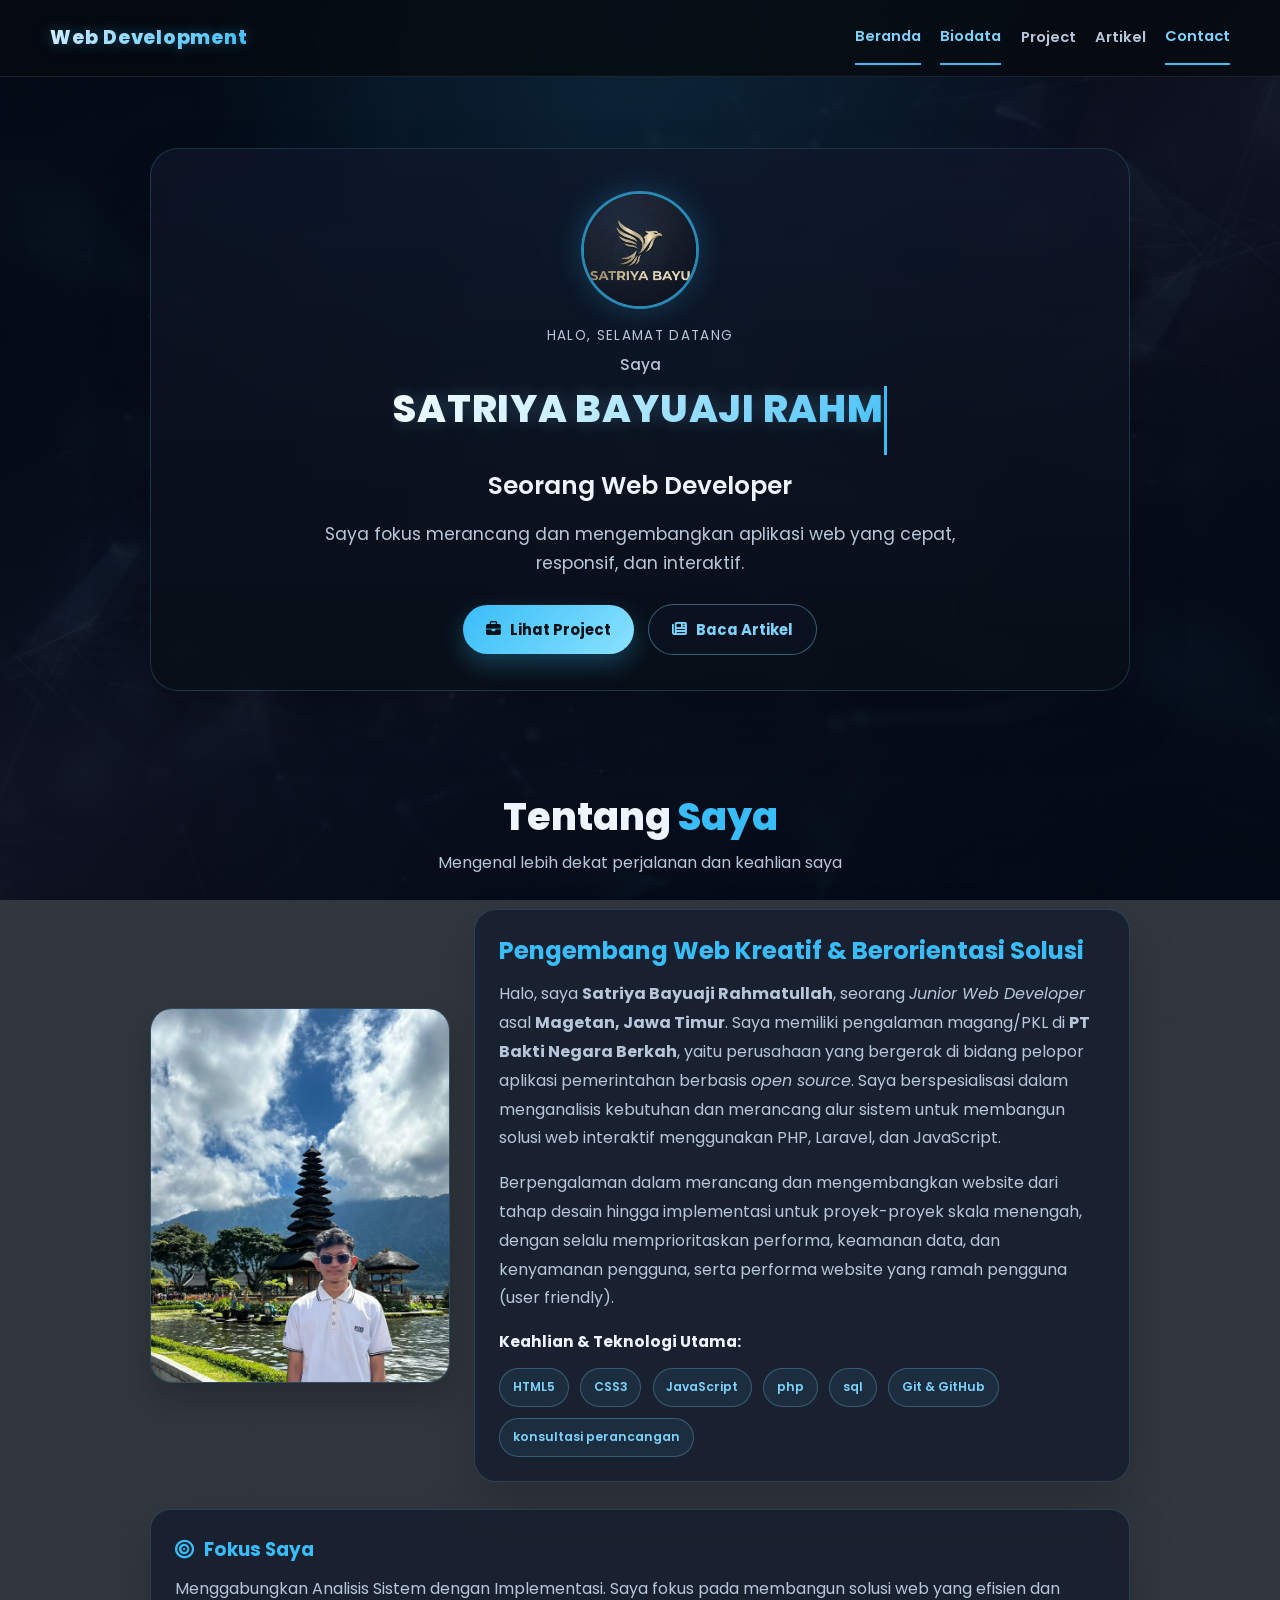
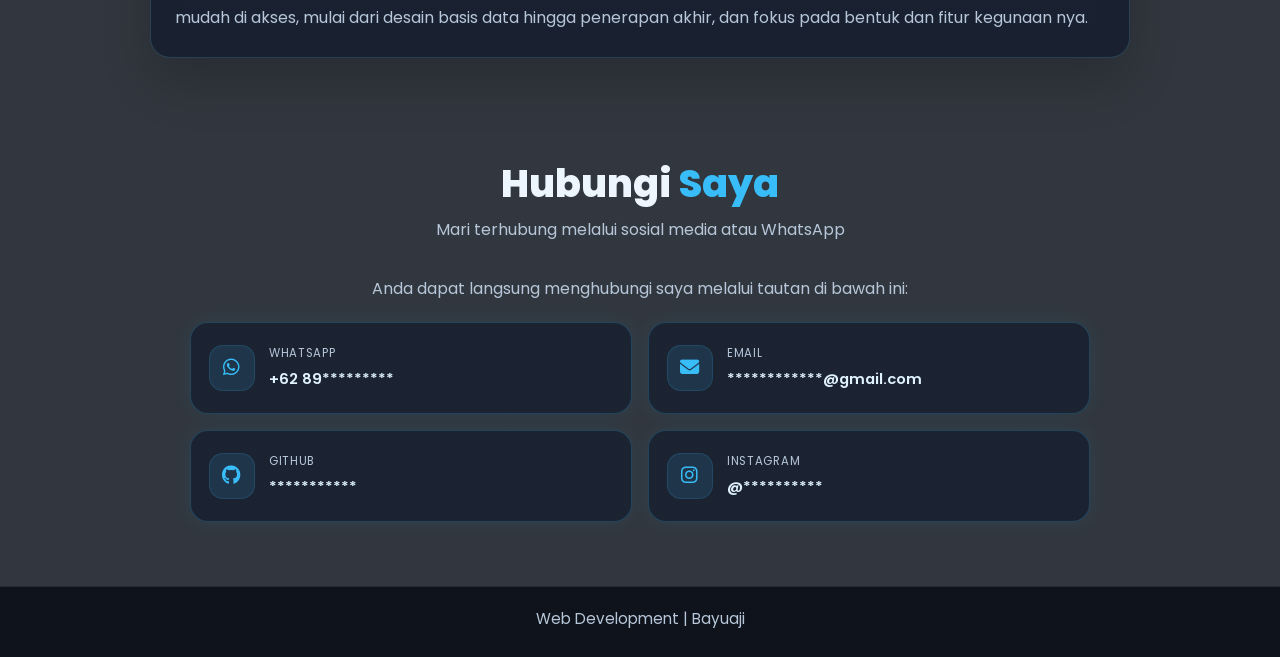
==== index.html @ 33fc1b9b "portofolio web developer" ====
<!DOCTYPE html>
<html lang="id">

<head>
    <meta charset="UTF-8">
    <meta name="viewport" content="width=device-width, initial-scale=1.0">
    <title>Beranda - Satriya Bayuaji Rahmatullah</title>
    <link href="https://fonts.googleapis.com/css2?family=Poppins:wght@300;400;500;600;700;800&display=swap" rel="stylesheet">
    <link rel="stylesheet" href="https://cdnjs.cloudflare.com/ajax/libs/font-awesome/6.4.0/css/all.min.css">
    <link rel="stylesheet" href="style.css">
</head>

<body>
    <header class="topbar">
        <div class="nav-shell container">
            <div class="logo" aria-label="Logo Web Developer">
                <span id="logo-text" class="logo-animated-text">Web Developer</span>
            </div>

            <nav>
                <ul class="nav-list" id="nav-menu">
                    <li><a href="index.html">Beranda</a></li>
                    <li><a href="index.html#about">Biodata</a></li>
                    <li><a href="projects.html">Project</a></li>
                    <li><a href="articles.html">Artikel</a></li>
                    <li><a href="index.html#contact">Contact</a></li>
                </ul>
            </nav>

            <button class="menu-toggle" id="mobile-menu" type="button" aria-label="Buka menu navigasi" aria-expanded="false">
                <i class="fa-solid fa-bars"></i>
            </button>
        </div>
    </header>

    <div id="ajax-wrapper">
        <main class="page-shell">
            <section class="hero section">
                <div class="hero-panel glass-panel">
                    <div class="brand-mark">
                        <img src="logo cek.jpeg" alt="Logo Saya">
                    </div>

                    <p class="eyebrow">Halo, Selamat Datang</p>
                    <p class="intro-label">Saya</p>

                    <h1 class="hero-name-wrap">
                        <span class="typing-name" data-text="SATRIYA BAYUAJI RAHMATULLAH">SATRIYA BAYUAJI RAHMATULLAH</span>
                    </h1>

                    <h2 class="hero-role">Seorang Web Developer</h2>
                    <p class="hero-copy">
                        Saya fokus merancang dan mengembangkan aplikasi web yang cepat, responsif, dan interaktif.
                    </p>

                    <div class="btn-group">
                        <a href="projects.html" class="btn primary"><i class="fa-solid fa-briefcase"></i> Lihat Project</a>
                        <a href="articles.html" class="btn secondary"><i class="fa-solid fa-newspaper"></i> Baca Artikel</a>
                    </div>
                </div>
            </section>

            <section id="about" class="section about-section">
                <h2 class="section-title">Tentang <span>Saya</span></h2>
                <p class="section-subtitle">Mengenal lebih dekat perjalanan dan keahlian saya</p>

                <div class="about-layout">
                    <div class="profile-frame glass-panel">
                        <img src="profil.jpeg" alt="Foto Profil Saya">
                    </div>

                    <div class="glass-panel about-copy">
                        <h3>Pengembang Web Kreatif &amp; Berorientasi Solusi</h3>
                        <p>
                            Halo, saya <strong>Satriya Bayuaji Rahmatullah</strong>, seorang <em>Junior Web Developer</em>
                            asal <strong>Magetan, Jawa Timur</strong>. Saya memiliki pengalaman magang/PKL di <strong>PT Bakti Negara Berkah</strong>,
                            yaitu perusahaan yang bergerak di bidang pelopor aplikasi pemerintahan berbasis <em>open source</em>.
                            Saya berspesialisasi dalam menganalisis kebutuhan dan merancang alur sistem untuk membangun solusi web interaktif
                            menggunakan PHP, Laravel, dan JavaScript.
                        </p>
                        <p>
                            Berpengalaman dalam merancang dan mengembangkan website dari tahap desain hingga implementasi untuk proyek-proyek skala
                            menengah, dengan selalu memprioritaskan performa, keamanan data, dan kenyamanan pengguna, serta performa website yang
                            ramah pengguna (user friendly).
                        </p>

                        <h4>Keahlian &amp; Teknologi Utama:</h4>
                        <div class="skill-tags">
                            <span>HTML5</span>
                            <span>CSS3</span>
                            <span>JavaScript</span>
                            <span>php</span>
                            <span>sql</span>
                            <span>Git &amp; GitHub</span>
                            <span>konsultasi perancangan</span>
                        </div>
                    </div>
                </div>

                <div class="focus-card glass-panel">
                    <h3><i class="fa-solid fa-bullseye"></i> Fokus Saya</h3>
                    <p>
                        Menggabungkan Analisis Sistem dengan Implementasi. Saya fokus pada membangun solusi web yang efisien dan mudah di akses,
                        mulai dari desain basis data hingga penerapan akhir, dan fokus pada bentuk dan fitur kegunaan nya.
                    </p>
                </div>
            </section>

            <section id="contact" class="section contact-section">
                <h2 class="section-title">Hubungi <span>Saya</span></h2>
                <p class="section-subtitle">Mari terhubung melalui sosial media atau WhatsApp</p>

                <div class="contact-panel">
                    <p>Anda dapat langsung menghubungi saya melalui tautan di bawah ini:</p>

                    <div class="contact-list">
                        <a href="https://api.whatsapp.com/send/?phone=6289696300447&text&type=phone_number&app_absent=0" target="_blank" rel="noopener noreferrer" class="contact-card">
                            <i class="fa-brands fa-whatsapp"></i>
                            <div class="contact-info">
                                <span>WhatsApp</span>
                                <strong>+62 89*********</strong>
                            </div>
                        </a>

                        <a href="https://mail.google.com/mail/?view=cm&fs=1&to=satriyabayuaji09@gmail.com" target="_blank" rel="noopener noreferrer" class="contact-card">
                            <i class="fa-solid fa-envelope"></i>
                            <div class="contact-info">
                                <span>Email</span>
                                <strong>************@gmail.com</strong>
                            </div>
                        </a>

                        <a href="https://github.com/hackerskadama" target="_blank" rel="noopener noreferrer" class="contact-card">
                            <i class="fa-brands fa-github"></i>
                            <div class="contact-info">
                                <span>GitHub</span>
                                <strong>***********</strong>
                            </div>
                        </a>

                        <a href="https://instagram.com/bayuaji.project" target="_blank" rel="noopener noreferrer" class="contact-card">
                            <i class="fa-brands fa-instagram"></i>
                            <div class="contact-info">
                                <span>Instagram</span>
                                <strong>@**********</strong>
                            </div>
                        </a>
                    </div>
                </div>
            </section>
        </main>
    </div>

    <footer>
        <p>Web Development | Bayuaji</p>
    </footer>

    <script src="script.js" defer></script>
</body>

</html>
---- style.css ----
:root {
    --bg-dark: #030b14;
    --bg-deep: rgba(8, 14, 22, 0.93);
    --panel: rgba(15, 23, 42, 0.72);
    --panel-strong: rgba(15, 23, 42, 0.9);
    --primary: #38bdf8;
    --primary-strong: #7dd3fc;
    --text: #edf6ff;
    --text-muted: #b7c7d9;
    --line: rgba(125, 211, 252, 0.25);
    --shadow: rgba(0, 0, 0, 0.38);
    --success: #25d366;
    --email: #ea4335;
    --insta: #e1306c;
    --container: min(1180px, calc(100% - 28px));
}

* {
    box-sizing: border-box;
    margin: 0;
    padding: 0;
    font-family: 'Poppins', sans-serif;
}

html {
    scroll-behavior: smooth;
}

body {
    background: linear-gradient(rgba(4, 11, 20, 0.82), rgba(4, 11, 20, 0.82)), url('backgroud.jpg') center/cover fixed no-repeat;
    color: var(--text);
    line-height: 1.7;
    overflow-x: hidden;
}

body::before {
    content: '';
    position: fixed;
    inset: 0;
    pointer-events: none;
    background: radial-gradient(circle at top, rgba(56, 189, 248, 0.15), transparent 42%);
}

img {
    display: block;
    max-width: 100%;
}

button,
a {
    font: inherit;
}

a {
    color: inherit;
    text-decoration: none;
}

.container {
    width: var(--container);
    margin: 0 auto;
}

.page-shell {
    width: var(--container);
    margin: 0 auto;
    padding-top: 108px;
    opacity: 1;
    transition: opacity 0.28s ease, transform 0.28s ease;
}

.page-shell.page-fading {
    opacity: 0;
    transform: translateY(10px);
}

.page-shell.is-loading {
    opacity: 0.7;
}

section.section {
    padding: 2.5rem 0 4rem;
}

.section,
.project-folder,
.article-card,
.contact-card,
.focus-card,
.about-copy,
.profile-frame {
    opacity: 0;
    transform: translateY(22px);
    transition: opacity 0.65s ease, transform 0.65s ease, box-shadow 0.25s ease;
}

.section.is-visible,
.project-folder.is-visible,
.article-card.is-visible,
.contact-card.is-visible,
.focus-card.is-visible,
.about-copy.is-visible,
.profile-frame.is-visible {
    opacity: 1;
    transform: translateY(0);
}

.glass-panel {
    background: rgba(15, 23, 42, 0.66);
    border: 1px solid rgba(125, 211, 252, 0.18);
    box-shadow: 0 24px 50px rgba(0, 0, 0, 0.18);
    backdrop-filter: blur(12px);
    -webkit-backdrop-filter: blur(12px);
}

.topbar {
    position: fixed;
    inset: 0 0 auto 0;
    z-index: 1000;
    background: rgba(7, 11, 17, 0.84);
    backdrop-filter: blur(14px);
    -webkit-backdrop-filter: blur(14px);
    border-bottom: 1px solid rgba(148, 163, 184, 0.15);
}

.nav-shell {
    display: flex;
    align-items: center;
    justify-content: space-between;
    gap: 1.2rem;
    min-height: 76px;
}

.logo {
    display: flex;
    align-items: center;
    min-width: 0;
}

.logo-animated-text {
    display: inline-block;
    font-size: clamp(1.02rem, 1.5vw, 1.7rem);
    font-weight: 800;
    letter-spacing: 0.04em;
    text-shadow: 0 0 14px rgba(56, 189, 248, 0.34);
    background: linear-gradient(135deg, #eff6ff 0%, var(--primary) 100%);
    -webkit-background-clip: text;
    background-clip: text;
    color: transparent;
    white-space: nowrap;
    animation: logoGlow 2.3s ease-in-out infinite alternate;
}

.nav-list {
    list-style: none;
    display: flex;
    align-items: center;
    gap: 1.2rem;
}

.nav-list a {
    position: relative;
    display: inline-flex;
    align-items: center;
    justify-content: center;
    min-height: 42px;
    color: var(--text-muted);
    font-size: 0.92rem;
    font-weight: 600;
    transition: color 0.2s ease, transform 0.2s ease;
}

.nav-list a::after {
    content: '';
    position: absolute;
    left: 0;
    bottom: -0.45rem;
    width: 100%;
    height: 2px;
    background: var(--primary);
    transform: scaleX(0);
    transform-origin: center;
    transition: transform 0.2s ease;
}

.nav-list a:hover,
.nav-list a.active {
    color: var(--primary-strong);
    transform: translateY(-1px);
}

.nav-list a:hover::after,
.nav-list a.active::after {
    transform: scaleX(1);
}

.menu-toggle {
    display: none;
    align-items: center;
    justify-content: center;
    width: 46px;
    height: 46px;
    border: 1px solid rgba(125, 211, 252, 0.35);
    background: rgba(15, 23, 42, 0.7);
    border-radius: 12px;
    color: var(--text);
    cursor: pointer;
    transition: border-color 0.2s ease, transform 0.2s ease;
}

.menu-toggle:hover {
    border-color: rgba(125, 211, 252, 0.65);
    transform: translateY(-1px);
}

.hero {
    padding-top: 2.2rem;
}

.hero-panel {
    max-width: 980px;
    margin: 0 auto;
    padding: 2.6rem 1.3rem 2.2rem;
    border-radius: 28px;
    text-align: center;
    background: linear-gradient(180deg, rgba(15, 23, 42, 0.72), rgba(8, 14, 22, 0.82));
    box-shadow: 0 28px 56px rgba(0, 0, 0, 0.22);
    animation: contentFade 0.5s ease-out;
}

.brand-mark {
    width: 118px;
    height: 118px;
    margin: 0 auto 1rem;
    border-radius: 50%;
    overflow: hidden;
    border: 3px solid rgba(56, 189, 248, 0.7);
    box-shadow: 0 0 30px rgba(56, 189, 248, 0.24);
    background: rgba(9, 14, 21, 0.8);
}

.brand-mark img {
    width: 100%;
    height: 100%;
    object-fit: cover;
}

.eyebrow,
.intro-label,
.hero-role {
    margin: 0;
}

.eyebrow {
    margin-bottom: 0.3rem;
    color: var(--text-muted);
    font-size: 0.84rem;
    letter-spacing: 0.1em;
    text-transform: uppercase;
}

.intro-label {
    color: var(--text-muted);
    font-size: 0.96rem;
    font-weight: 500;
}

.hero-name-wrap {
    margin: 0.5rem 0 0.6rem;
}

.typing-name {
    display: inline-block;
    min-height: 1.8em;
    max-width: 100%;
    border-right: 3px solid var(--primary);
    white-space: normal;
    overflow: hidden;
    vertical-align: middle;
    background: linear-gradient(130deg, #ffffff 0%, #dff7ff 30%, var(--primary) 100%);
    -webkit-background-clip: text;
    background-clip: text;
    color: transparent;
    font-weight: 800;
    font-size: clamp(1.7rem, 3vw, 2.9rem);
    line-height: 1.2;
    letter-spacing: 0.02em;
    text-shadow: 0 0 18px rgba(125, 211, 252, 0.24);
    animation: caretBlink 0.8s step-end infinite;
}

@keyframes caretBlink {
    0%, 49% {
        border-color: var(--primary);
    }
    50%, 100% {
        border-color: transparent;
    }
}

.hero-role {
    font-size: clamp(1.05rem, 2vw, 1.55rem);
    font-weight: 600;
    color: var(--text);
    margin-bottom: 0.8rem;
}

.hero-copy {
    max-width: 650px;
    margin: 0 auto;
    color: var(--text-muted);
    font-size: clamp(0.92rem, 1.8vw, 1.08rem);
}

.btn-group {
    margin-top: 1.6rem;
    display: flex;
    align-items: center;
    justify-content: center;
    flex-wrap: wrap;
    gap: 0.9rem;
}

.btn {
    display: inline-flex;
    align-items: center;
    justify-content: center;
    gap: 0.6rem;
    min-height: 48px;
    padding: 0.72rem 1.4rem;
    border-radius: 999px;
    font-size: 0.93rem;
    font-weight: 700;
    transition: transform 0.2s ease, box-shadow 0.2s ease, border-color 0.2s ease;
}

.btn:hover {
    transform: translateY(-2px);
}

.btn.primary {
    background: linear-gradient(135deg, var(--primary) 0%, #8ae2ff 100%);
    color: #061018;
    box-shadow: 0 10px 24px rgba(56, 189, 248, 0.28);
}

.btn.secondary {
    background: rgba(15, 23, 42, 0.38);
    border: 1px solid rgba(125, 211, 252, 0.4);
    color: var(--primary-strong);
}

.section-title {
    margin-bottom: 0.65rem;
    text-align: center;
    font-size: clamp(2rem, 3vw, 3rem);
    font-weight: 800;
    line-height: 1.15;
}

.section-title span {
    color: var(--primary);
}

.section-subtitle {
    max-width: 780px;
    margin: 0 auto 2rem;
    text-align: center;
    color: var(--text-muted);
    font-size: 1rem;
    line-height: 1.7;
}

.about-layout {
    display: grid;
    grid-template-columns: minmax(220px, 300px) minmax(0, 1fr);
    gap: 1.5rem;
    align-items: center;
    max-width: 980px;
    margin: 0 auto;
}

.profile-frame {
    width: min(100%, 320px);
    margin: 0 auto;
    border-radius: 22px;
    overflow: hidden;
    border: 1px solid rgba(125, 211, 252, 0.24);
    min-height: 330px;
    aspect-ratio: 4 / 5;
    box-shadow: 0 18px 30px rgba(7, 11, 17, 0.25);
}

.profile-frame img {
    width: 100%;
    height: 100%;
    object-fit: cover;
    object-position: center top;
    transform: scale(1.05);
}

.about-copy {
    border-radius: 22px;
    padding: 1.5rem;
}

.about-copy h3 {
    margin-bottom: 0.8rem;
    color: var(--primary);
    font-size: clamp(1.15rem, 1.9vw, 1.55rem);
    line-height: 1.4;
}

.about-copy p {
    margin-bottom: 1rem;
    color: var(--text-muted);
    font-size: 1rem;
    line-height: 1.8;
}

.about-copy h4 {
    margin: 1rem 0 0.8rem;
    color: var(--text);
    font-size: 0.96rem;
}

.skill-tags {
    display: flex;
    flex-wrap: wrap;
    gap: 0.7rem;
}

.skill-tags span {
    border: 1px solid rgba(125, 211, 252, 0.28);
    background: rgba(56, 189, 248, 0.08);
    border-radius: 999px;
    padding: 0.5rem 0.8rem;
    color: var(--primary-strong);
    font-size: 0.76rem;
    font-weight: 600;
}

.focus-card {
    max-width: 980px;
    margin: 1.7rem auto 0;
    border-radius: 20px;
    padding: 1.5rem;
}

.focus-card h3 {
    display: flex;
    align-items: center;
    gap: 0.65rem;
    margin-bottom: 0.6rem;
    color: var(--primary);
}

.focus-card p {
    color: var(--text-muted);
    line-height: 1.8;
}

.contact-panel {
    max-width: 900px;
    margin: 0 auto;
    text-align: center;
}

.contact-panel > p {
    margin-bottom: 1.2rem;
    color: var(--text-muted);
}

.contact-list {
    display: grid;
    grid-template-columns: repeat(2, minmax(220px, 1fr));
    gap: 1rem;
}

.contact-card {
    display: flex;
    align-items: center;
    gap: 0.9rem;
    min-height: 92px;
    padding: 1rem 1.1rem;
    border-radius: 18px;
    background: rgba(15, 23, 42, 0.62);
    border: 1px solid rgba(56, 189, 248, 0.22);
    box-shadow: 0 0 20px rgba(56, 189, 248, 0.08);
    transition: transform 0.2s ease, border-color 0.2s ease, box-shadow 0.2s ease;
    text-align: left;
}

.contact-card:hover {
    border-color: rgba(56, 189, 248, 0.65);
    box-shadow: 0 0 25px rgba(56, 189, 248, 0.2);
    transform: translateY(-3px);
}

.contact-card i,
.contact-card svg {
    display: flex;
    align-items: center;
    justify-content: center;
    width: 46px;
    height: 46px;
    border-radius: 14px;
    background: rgba(56, 189, 248, 0.12);
    color: var(--primary);
    font-size: 1.2rem;
    box-shadow: inset 0 0 0 1px rgba(56, 189, 248, 0.15);
}

.contact-info {
    display: flex;
    flex-direction: column;
    gap: 0.2rem;
    min-width: 0;
}

.contact-info span {
    color: var(--text-muted);
    font-size: 0.72rem;
    letter-spacing: 0.06em;
    text-transform: uppercase;
}

.contact-info strong {
    color: #e0f2fe;
    font-size: 0.92rem;
    font-weight: 600;
    word-break: break-word;
}

.project-grid {
    display: grid;
    grid-template-columns: repeat(auto-fit, minmax(240px, 1fr));
    gap: 1.1rem;
    max-width: 1100px;
    margin: 0 auto;
}

.project-folder {
    position: relative;
    display: flex;
    flex-direction: column;
    gap: 0.7rem;
    min-height: 220px;
    padding: 1rem 1rem 0.9rem;
    border: 1px solid rgba(125, 211, 252, 0.22);
    border-radius: 16px 16px 14px 14px;
    background: linear-gradient(180deg, rgba(15, 23, 42, 0.9) 0%, rgba(10, 17, 27, 0.88) 100%);
    box-shadow: 0 16px 24px rgba(0, 0, 0, 0.18);
    transition: transform 0.2s ease, border-color 0.2s ease, box-shadow 0.2s ease;
}

.project-folder::before {
    content: '';
    position: absolute;
    top: -10px;
    left: 16px;
    width: 42%;
    height: 16px;
    border: 1px solid rgba(125, 211, 252, 0.2);
    border-bottom: none;
    border-radius: 10px 10px 0 0;
    background: rgba(125, 211, 252, 0.12);
}

.project-folder:hover {
    transform: translateY(-3px);
    border-color: rgba(125, 211, 252, 0.45);
    box-shadow: 0 20px 28px rgba(7, 11, 17, 0.28);
}

.project-icon {
    color: var(--primary);
    font-size: 1.5rem;
    margin-bottom: 0.1rem;
}

.project-folder h3 {
    color: var(--text);
    font-size: 1rem;
    font-weight: 700;
    line-height: 1.4;
}

.project-folder p {
    flex-grow: 1;
    color: var(--text-muted);
    font-size: 0.82rem;
    line-height: 1.55;
}

.project-tech {
    color: var(--primary-strong);
    font-size: 0.68rem;
    font-weight: 700;
    letter-spacing: 0.04em;
    text-transform: uppercase;
}

.project-link {
    display: inline-flex;
    align-items: center;
    gap: 0.4rem;
    color: var(--primary);
    font-size: 0.82rem;
    font-weight: 600;
}

.article-page {
    max-width: 1040px;
}

.article-list {
    display: flex;
    flex-direction: column;
    gap: 1rem;
}

.article-card {
    display: flex;
    align-items: center;
    justify-content: space-between;
    gap: 1.1rem;
    border-radius: 20px;
    padding: 1.2rem 1.3rem;
}

.article-copy {
    flex: 1;
    min-width: 0;
}

.article-tag {
    display: inline-flex;
    align-items: center;
    gap: 0.4rem;
    margin-bottom: 0.5rem;
    color: var(--primary-strong);
    font-size: 0.74rem;
    font-weight: 700;
    letter-spacing: 0.04em;
    text-transform: uppercase;
}

.article-card h3 {
    margin-bottom: 0.4rem;
    color: var(--text);
    font-size: clamp(1.02rem, 1.7vw, 1.28rem);
    line-height: 1.5;
}

.article-card p {
    color: var(--text-muted);
    font-size: 0.92rem;
    line-height: 1.7;
}

.error-panel {
    max-width: 760px;
    margin: 0 auto;
    border-radius: 24px;
    padding: 2rem 1.5rem;
    text-align: center;
}

footer {
    border-top: 1px solid rgba(255, 255, 255, 0.1);
    background: rgba(6, 11, 19, 0.8);
    padding: 1.2rem 0 1.6rem;
    text-align: center;
    color: var(--text-muted);
    font-size: 0.95rem;
}

@keyframes contentFade {
    from {
        opacity: 0;
        transform: translateY(12px);
    }
    to {
        opacity: 1;
        transform: translateY(0);
    }
}

@keyframes logoGlow {
    from {
        text-shadow: 0 0 12px rgba(56, 189, 248, 0.2);
    }
    to {
        text-shadow: 0 0 18px rgba(56, 189, 248, 0.5);
    }
}

@media (max-width: 980px) {
    .contact-list {
        grid-template-columns: 1fr;
        max-width: 520px;
        margin: 0 auto;
    }
}

@media (max-width: 760px) {
    .page-shell {
        width: min(100%, calc(100% - 20px));
        padding-top: 94px;
    }

    .nav-shell {
        min-height: 72px;
    }

    .nav-list {
        position: absolute;
        top: calc(100% + 0.4rem);
        right: 10px;
        left: 10px;
        display: none;
        flex-direction: column;
        align-items: stretch;
        gap: 0.55rem;
        padding: 1rem;
        background: rgba(6, 11, 19, 0.96);
        border: 1px solid rgba(125, 211, 252, 0.2);
        border-radius: 16px;
        box-shadow: 0 20px 40px rgba(0, 0, 0, 0.35);
    }

    .nav-list.active {
        display: flex;
    }

    .nav-list a {
        display: block;
        padding: 0.7rem 0.8rem;
        text-align: center;
        border-radius: 10px;
    }

    .menu-toggle {
        display: inline-flex;
    }

    .hero-panel {
        padding-top: 2rem;
        padding-bottom: 1.8rem;
    }

    .about-layout {
        grid-template-columns: 1fr;
    }

    .article-card {
        flex-direction: column;
        align-items: flex-start;
    }
}

@media (max-width: 460px) {
    .brand-mark {
        width: 94px;
        height: 94px;
    }

    .btn {
        width: 100%;
    }

    .btn-group {
        flex-direction: column;
    }

    .contact-card {
        align-items: flex-start;
    }
}
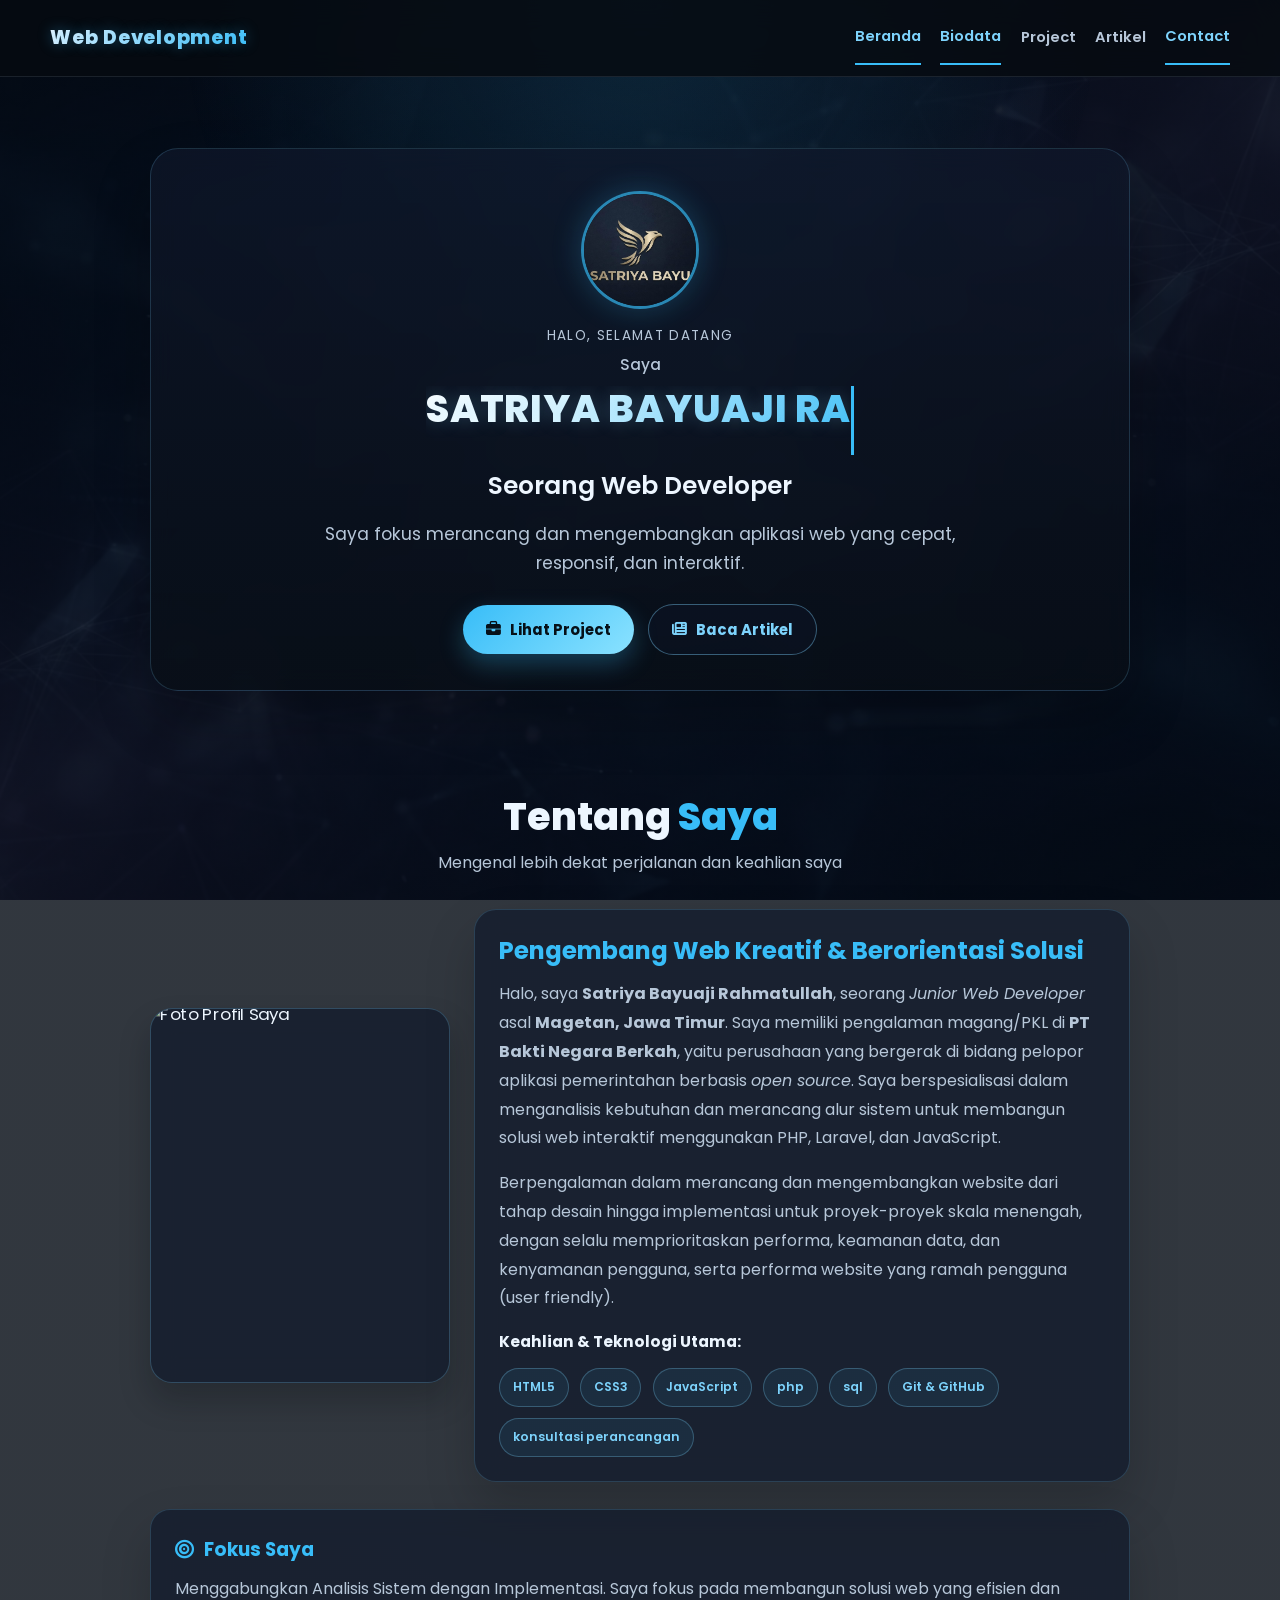
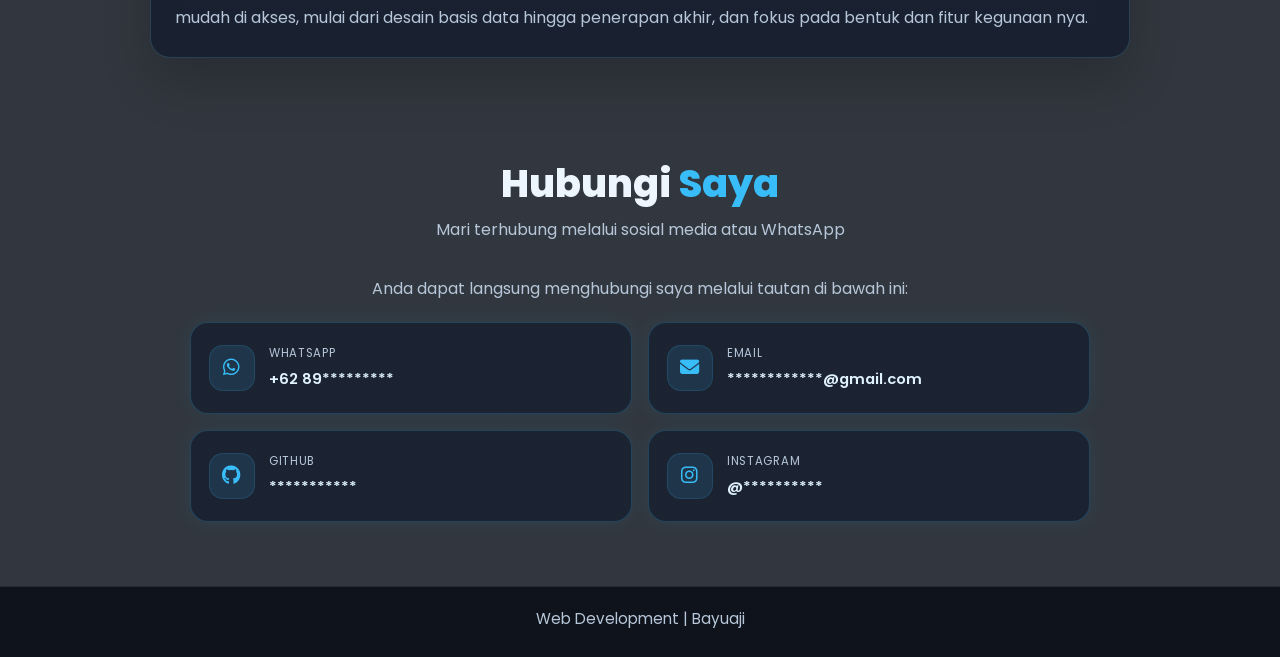
==== commit 856ac88d: "Update index.html" ====
--- a/index.html
+++ b/index.html
@@ -5,7 +5,8 @@
     <meta charset="UTF-8">
     <meta name="viewport" content="width=device-width, initial-scale=1.0">
     <title>Beranda - Satriya Bayuaji Rahmatullah</title>
-    <link href="https://fonts.googleapis.com/css2?family=Poppins:wght@300;400;500;600;700;800&display=swap" rel="stylesheet">
+    <link href="https://fonts.googleapis.com/css2?family=Poppins:wght@300;400;500;600;700;800&display=swap"
+        rel="stylesheet">
     <link rel="stylesheet" href="https://cdnjs.cloudflare.com/ajax/libs/font-awesome/6.4.0/css/all.min.css">
     <link rel="stylesheet" href="style.css">
 </head>
@@ -27,7 +28,8 @@
                 </ul>
             </nav>
 
-            <button class="menu-toggle" id="mobile-menu" type="button" aria-label="Buka menu navigasi" aria-expanded="false">
+            <button class="menu-toggle" id="mobile-menu" type="button" aria-label="Buka menu navigasi"
+                aria-expanded="false">
                 <i class="fa-solid fa-bars"></i>
             </button>
         </div>
@@ -45,7 +47,8 @@
                     <p class="intro-label">Saya</p>
 
                     <h1 class="hero-name-wrap">
-                        <span class="typing-name" data-text="SATRIYA BAYUAJI RAHMATULLAH">SATRIYA BAYUAJI RAHMATULLAH</span>
+                        <span class="typing-name" data-text="SATRIYA BAYUAJI RAHMATULLAH">SATRIYA BAYUAJI
+                            RAHMATULLAH</span>
                     </h1>
 
                     <h2 class="hero-role">Seorang Web Developer</h2>
@@ -54,8 +57,10 @@
                     </p>
 
                     <div class="btn-group">
-                        <a href="projects.html" class="btn primary"><i class="fa-solid fa-briefcase"></i> Lihat Project</a>
-                        <a href="articles.html" class="btn secondary"><i class="fa-solid fa-newspaper"></i> Baca Artikel</a>
+                        <a href="projects.html" class="btn primary"><i class="fa-solid fa-briefcase"></i> Lihat
+                            Project</a>
+                        <a href="articles.html" class="btn secondary"><i class="fa-solid fa-newspaper"></i> Baca
+                            Artikel</a>
                     </div>
                 </div>
             </section>
@@ -66,21 +71,27 @@
 
                 <div class="about-layout">
                     <div class="profile-frame glass-panel">
-                        <img src="profil.jpeg" alt="Foto Profil Saya">
+                        <img src="profill.jpeg" alt="Foto Profil Saya">
                     </div>
 
                     <div class="glass-panel about-copy">
                         <h3>Pengembang Web Kreatif &amp; Berorientasi Solusi</h3>
                         <p>
-                            Halo, saya <strong>Satriya Bayuaji Rahmatullah</strong>, seorang <em>Junior Web Developer</em>
-                            asal <strong>Magetan, Jawa Timur</strong>. Saya memiliki pengalaman magang/PKL di <strong>PT Bakti Negara Berkah</strong>,
-                            yaitu perusahaan yang bergerak di bidang pelopor aplikasi pemerintahan berbasis <em>open source</em>.
-                            Saya berspesialisasi dalam menganalisis kebutuhan dan merancang alur sistem untuk membangun solusi web interaktif
+                            Halo, saya <strong>Satriya Bayuaji Rahmatullah</strong>, seorang <em>Junior Web
+                                Developer</em>
+                            asal <strong>Magetan, Jawa Timur</strong>. Saya memiliki pengalaman magang/PKL di <strong>PT
+                                Bakti Negara Berkah</strong>,
+                            yaitu perusahaan yang bergerak di bidang pelopor aplikasi pemerintahan berbasis <em>open
+                                source</em>.
+                            Saya berspesialisasi dalam menganalisis kebutuhan dan merancang alur sistem untuk membangun
+                            solusi web interaktif
                             menggunakan PHP, Laravel, dan JavaScript.
                         </p>
                         <p>
-                            Berpengalaman dalam merancang dan mengembangkan website dari tahap desain hingga implementasi untuk proyek-proyek skala
-                            menengah, dengan selalu memprioritaskan performa, keamanan data, dan kenyamanan pengguna, serta performa website yang
+                            Berpengalaman dalam merancang dan mengembangkan website dari tahap desain hingga
+                            implementasi untuk proyek-proyek skala
+                            menengah, dengan selalu memprioritaskan performa, keamanan data, dan kenyamanan pengguna,
+                            serta performa website yang
                             ramah pengguna (user friendly).
                         </p>
 
@@ -100,8 +111,10 @@
                 <div class="focus-card glass-panel">
                     <h3><i class="fa-solid fa-bullseye"></i> Fokus Saya</h3>
                     <p>
-                        Menggabungkan Analisis Sistem dengan Implementasi. Saya fokus pada membangun solusi web yang efisien dan mudah di akses,
-                        mulai dari desain basis data hingga penerapan akhir, dan fokus pada bentuk dan fitur kegunaan nya.
+                        Menggabungkan Analisis Sistem dengan Implementasi. Saya fokus pada membangun solusi web yang
+                        efisien dan mudah di akses,
+                        mulai dari desain basis data hingga penerapan akhir, dan fokus pada bentuk dan fitur kegunaan
+                        nya.
                     </p>
                 </div>
             </section>
@@ -114,7 +127,8 @@
                     <p>Anda dapat langsung menghubungi saya melalui tautan di bawah ini:</p>
 
                     <div class="contact-list">
-                        <a href="https://api.whatsapp.com/send/?phone=6289696300447&text&type=phone_number&app_absent=0" target="_blank" rel="noopener noreferrer" class="contact-card">
+                        <a href="https://api.whatsapp.com/send/?phone=6289696300447&text&type=phone_number&app_absent=0"
+                            target="_blank" rel="noopener noreferrer" class="contact-card">
                             <i class="fa-brands fa-whatsapp"></i>
                             <div class="contact-info">
                                 <span>WhatsApp</span>
@@ -122,7 +136,8 @@
                             </div>
                         </a>
 
-                        <a href="https://mail.google.com/mail/?view=cm&fs=1&to=satriyabayuaji09@gmail.com" target="_blank" rel="noopener noreferrer" class="contact-card">
+                        <a href="https://mail.google.com/mail/?view=cm&fs=1&to=satriyabayuaji09@gmail.com"
+                            target="_blank" rel="noopener noreferrer" class="contact-card">
                             <i class="fa-solid fa-envelope"></i>
                             <div class="contact-info">
                                 <span>Email</span>
@@ -130,7 +145,8 @@
                             </div>
                         </a>
 
-                        <a href="https://github.com/hackerskadama" target="_blank" rel="noopener noreferrer" class="contact-card">
+                        <a href="https://github.com/hackerskadama" target="_blank" rel="noopener noreferrer"
+                            class="contact-card">
                             <i class="fa-brands fa-github"></i>
                             <div class="contact-info">
                                 <span>GitHub</span>
@@ -138,7 +154,8 @@
                             </div>
                         </a>
 
-                        <a href="https://instagram.com/bayuaji.project" target="_blank" rel="noopener noreferrer" class="contact-card">
+                        <a href="https://instagram.com/bayuaji.project" target="_blank" rel="noopener noreferrer"
+                            class="contact-card">
                             <i class="fa-brands fa-instagram"></i>
                             <div class="contact-info">
                                 <span>Instagram</span>
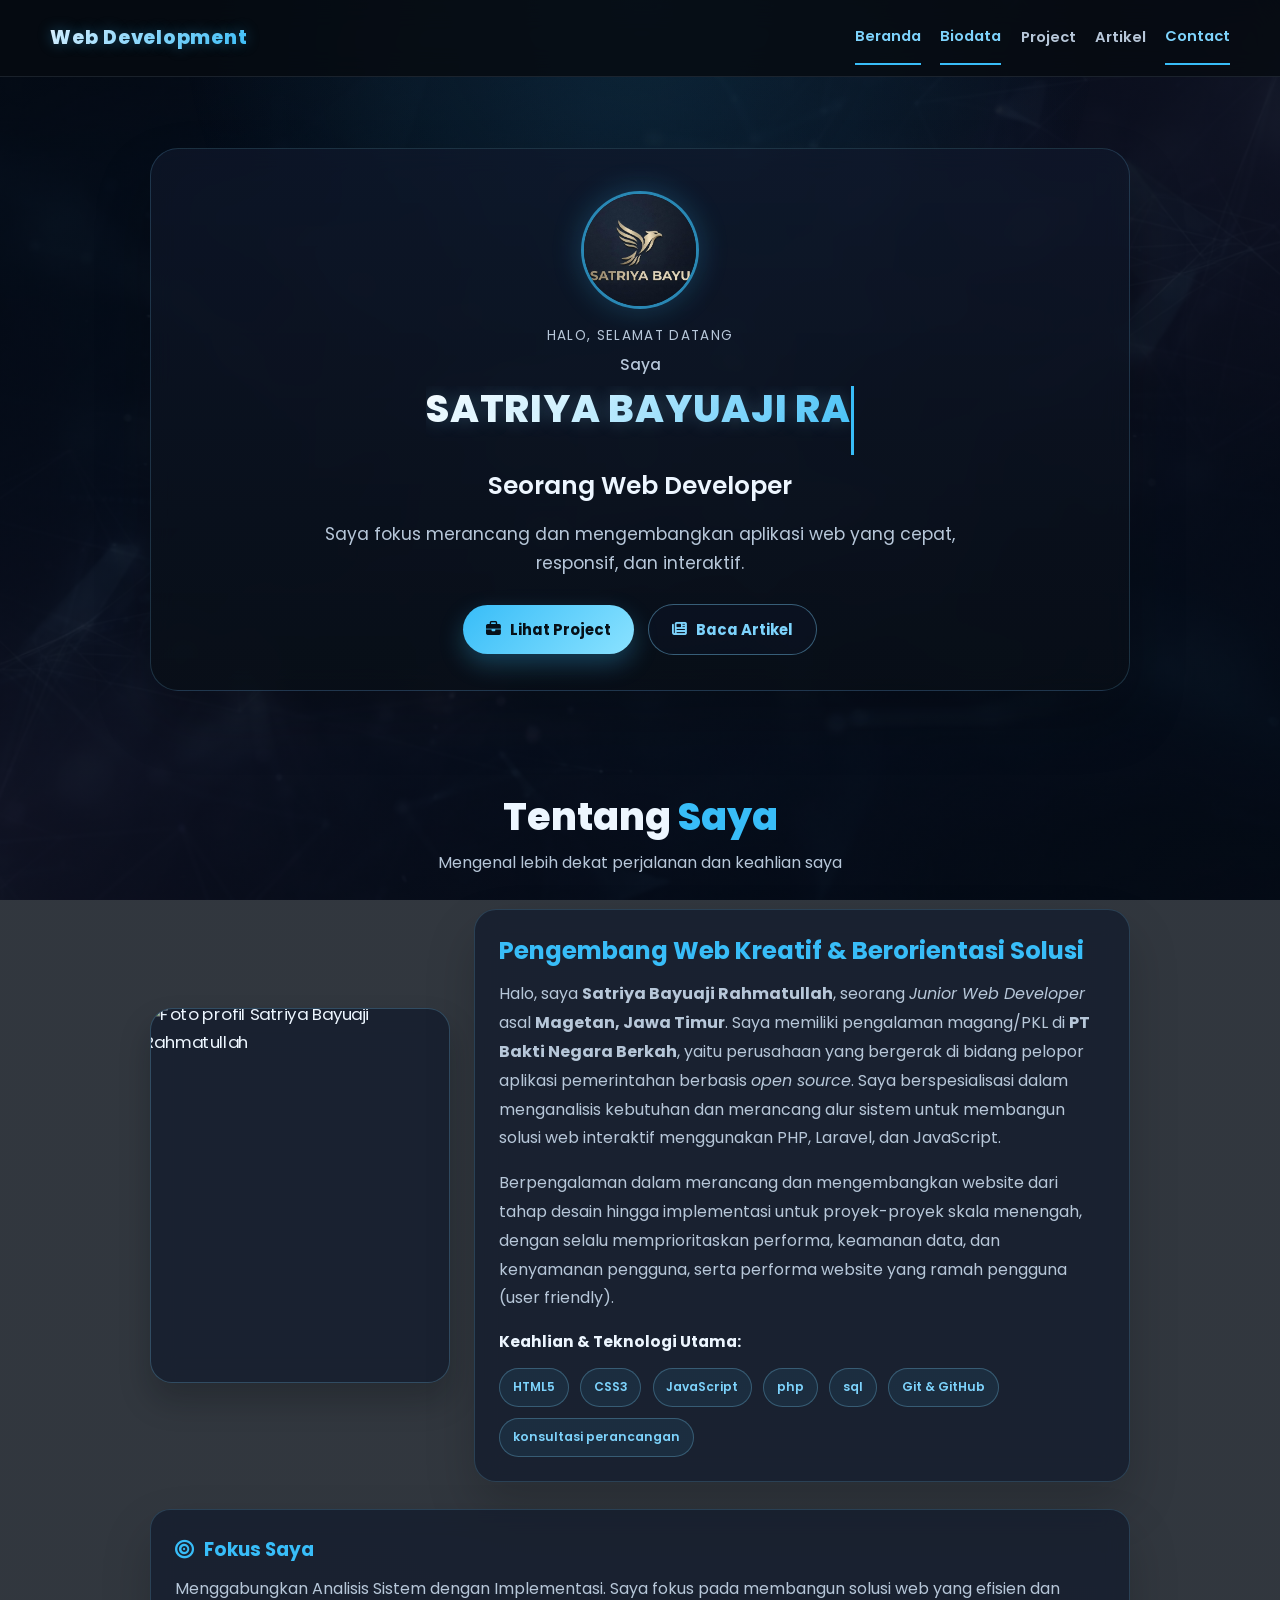
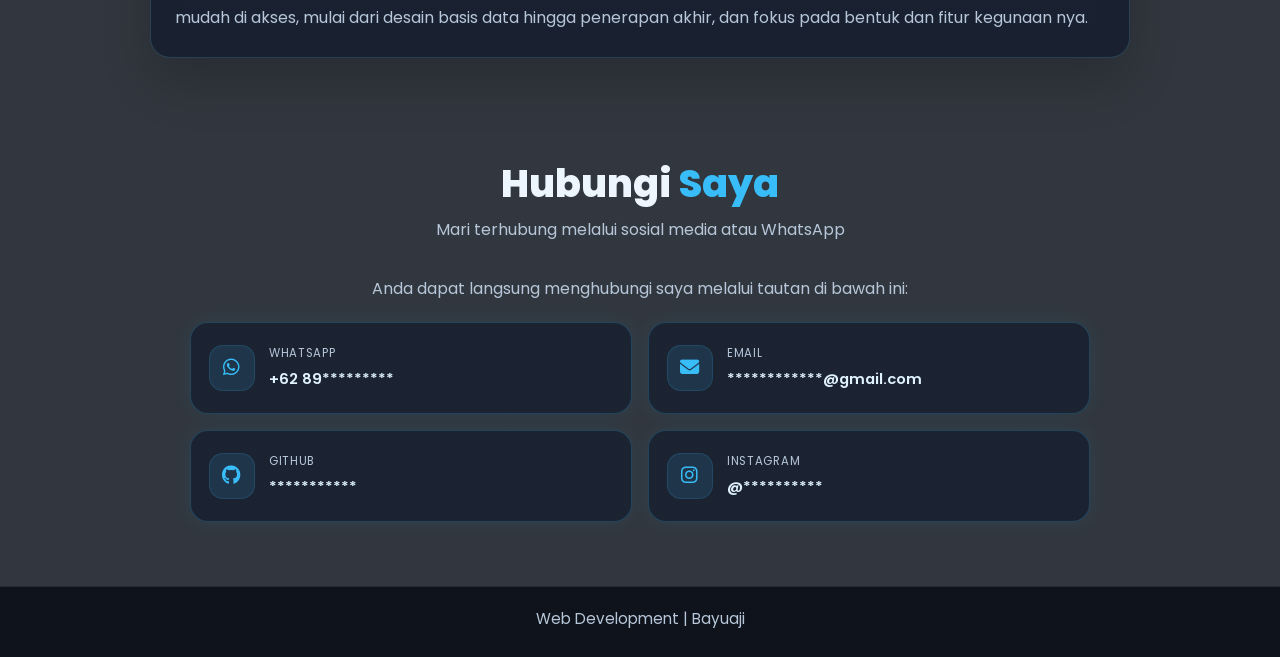
==== commit 377157f6: "Update index.html" ====
--- a/index.html
+++ b/index.html
@@ -4,10 +4,77 @@
 <head>
     <meta charset="UTF-8">
     <meta name="viewport" content="width=device-width, initial-scale=1.0">
-    <title>Beranda - Satriya Bayuaji Rahmatullah</title>
-    <link href="https://fonts.googleapis.com/css2?family=Poppins:wght@300;400;500;600;700;800&display=swap"
+
+    <!-- SEO: Identitas dan deskripsi halaman -->
+    <title>Satriya Bayuaji Rahmatullah | Web Developer Portofolio</title>
+    <meta name="description"
+        content="Portofolio Web Development Satriya Bayuaji Rahmatullah, Junior Web Developer dari Magetan, Jawa Timur. Lihat profil, keahlian, proyek website, artikel, dan pengalaman pengembangan web.">
+    <meta name="keywords"
+        content="Satriya Bayuaji Rahmatullah, Satriya Bayuaji, Bayu Aji, Web Developer, Junior Web Developer, Portofolio Web Development, Magetan, Jawa Timur, PHP, Laravel, JavaScript, HTML, CSS, SQL, GitHub">
+    <meta name="author" content="Satriya Bayuaji Rahmatullah">
+    <meta name="robots" content="index, follow">
+    <meta name="theme-color" content="#0b1020">
+
+    <!-- URL utama halaman ini -->
+    <link rel="canonical"
+        href="https://hackerskadama.github.io/portofolio-web-development/">
+
+    <!-- Pratinjau saat tautan dibagikan -->
+    <meta property="og:type" content="website">
+    <meta property="og:locale" content="id_ID">
+    <meta property="og:site_name" content="Portofolio Satriya Bayuaji Rahmatullah">
+    <meta property="og:title"
+        content="Satriya Bayuaji Rahmatullah | Web Developer Portofolio">
+    <meta property="og:description"
+        content="Kenali profil, keahlian, proyek, dan artikel pengembangan web Satriya Bayuaji Rahmatullah, Junior Web Developer dari Magetan, Jawa Timur.">
+    <meta property="og:url"
+        content="https://hackerskadama.github.io/portofolio-web-development/">
+
+    <!-- Data terstruktur untuk membantu mesin pencari memahami profil -->
+    <script type="application/ld+json">
+    {
+        "@context": "https://schema.org",
+        "@type": "Person",
+        "name": "Satriya Bayuaji Rahmatullah",
+        "alternateName": "Bayu Aji",
+        "url": "https://hackerskadama.github.io/portofolio-web-development/",
+        "jobTitle": "Junior Web Developer",
+        "address": {
+            "@type": "PostalAddress",
+            "addressLocality": "Magetan",
+            "addressRegion": "Jawa Timur",
+            "addressCountry": "ID"
+        },
+        "knowsAbout": [
+            "Web Development",
+            "HTML",
+            "CSS",
+            "JavaScript",
+            "PHP",
+            "Laravel",
+            "SQL",
+            "Git",
+            "GitHub"
+        ],
+        "sameAs": [
+            "https://github.com/hackerskadama",
+            "https://instagram.com/bayuaji.project"
+        ]
+    }
+    </script>
+
+    <!-- Font Poppins -->
+    <link rel="preconnect" href="https://fonts.googleapis.com">
+    <link rel="preconnect" href="https://fonts.gstatic.com" crossorigin>
+    <link
+        href="https://fonts.googleapis.com/css2?family=Poppins:wght@300;400;500;600;700;800&display=swap"
         rel="stylesheet">
-    <link rel="stylesheet" href="https://cdnjs.cloudflare.com/ajax/libs/font-awesome/6.4.0/css/all.min.css">
+
+    <!-- Font Awesome -->
+    <link rel="stylesheet"
+        href="https://cdnjs.cloudflare.com/ajax/libs/font-awesome/6.4.0/css/all.min.css">
+
+    <!-- CSS asli -->
     <link rel="stylesheet" href="style.css">
 </head>
 
@@ -40,7 +107,7 @@
             <section class="hero section">
                 <div class="hero-panel glass-panel">
                     <div class="brand-mark">
-                        <img src="logo cek.jpeg" alt="Logo Saya">
+                        <img src="logo cek.jpeg" alt="Logo portofolio Satriya Bayuaji Rahmatullah">
                     </div>
 
                     <p class="eyebrow">Halo, Selamat Datang</p>
@@ -71,7 +138,7 @@
 
                 <div class="about-layout">
                     <div class="profile-frame glass-panel">
-                        <img src="profill.jpeg" alt="Foto Profil Saya">
+                        <img src="profill.jpeg" alt="Foto profil Satriya Bayuaji Rahmatullah" loading="lazy">
                     </div>
 
                     <div class="glass-panel about-copy">
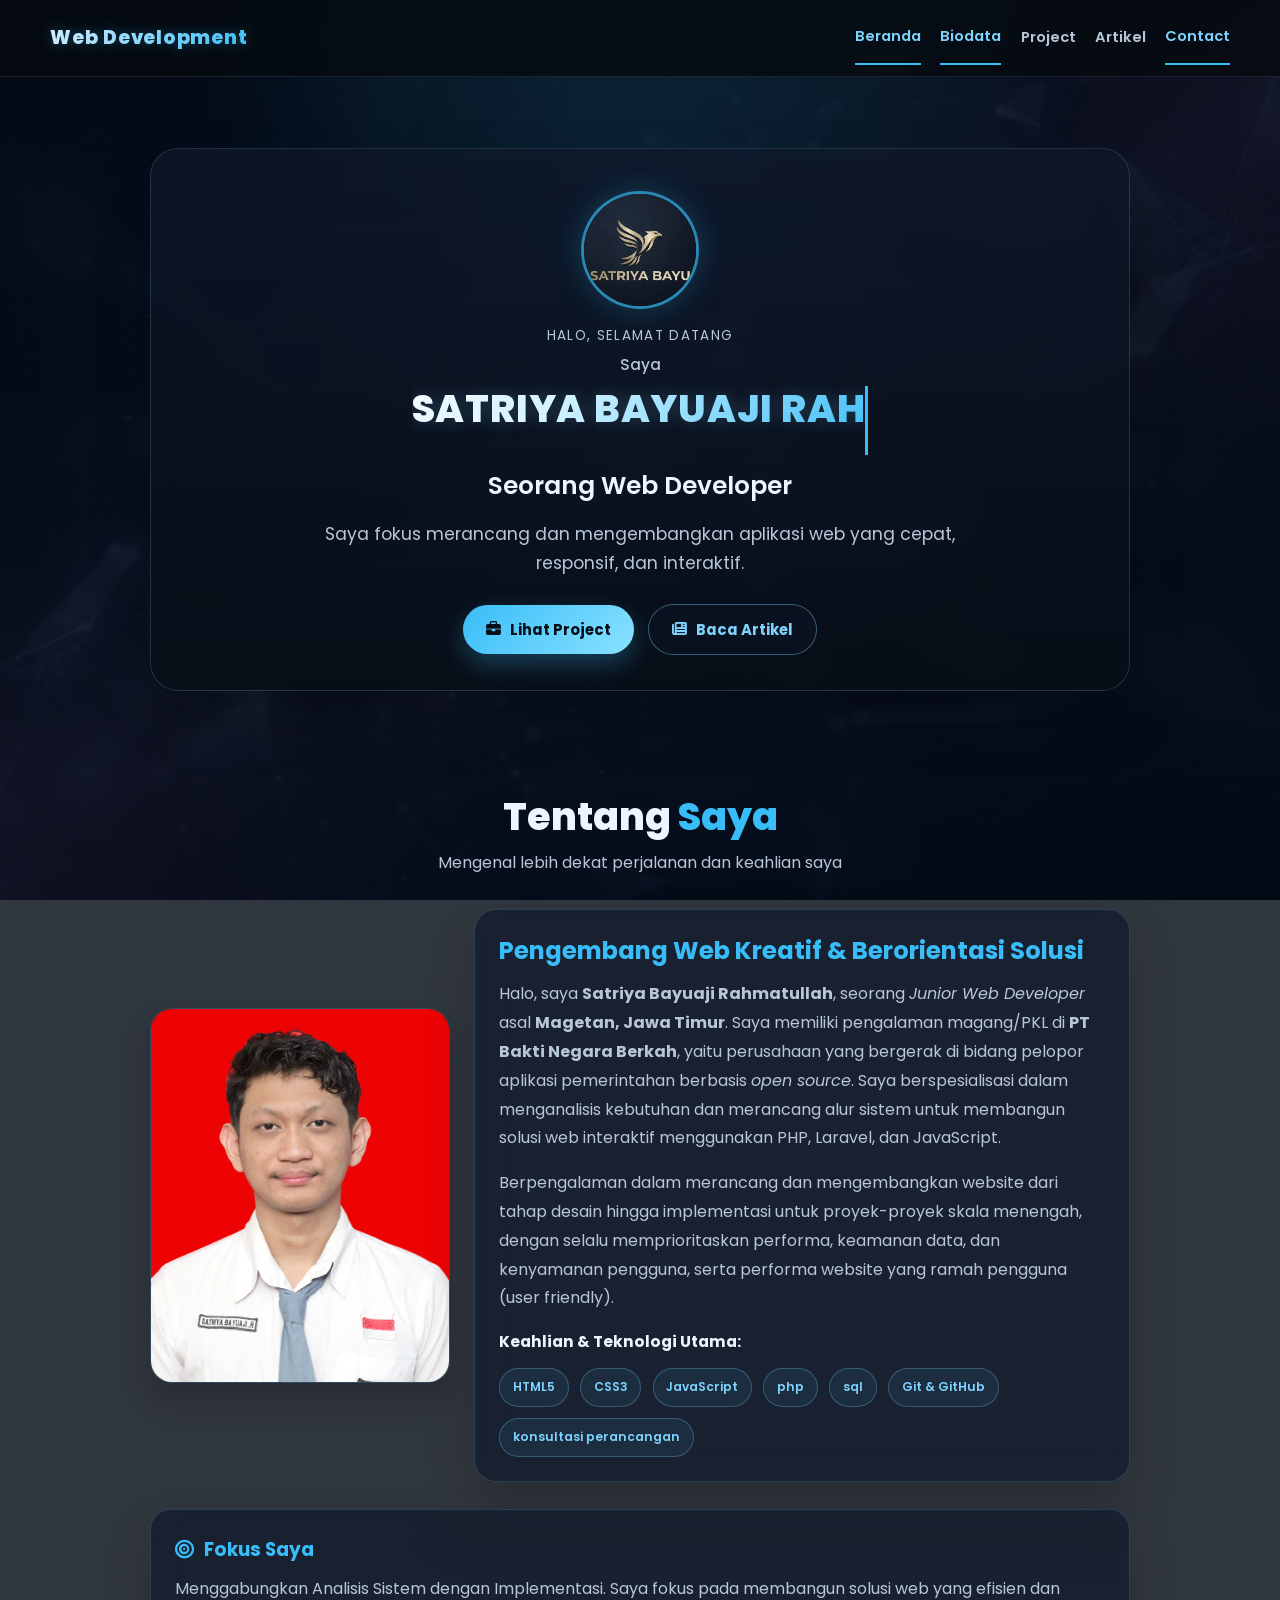
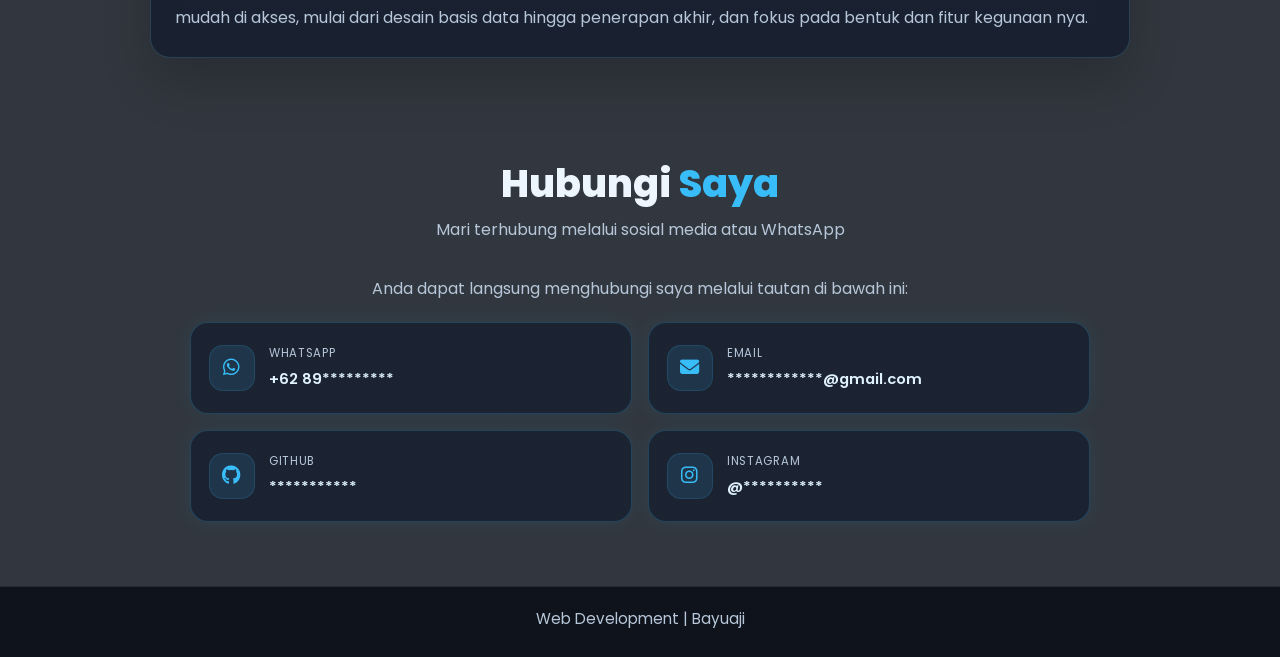
==== commit 410e41b0: "Update index.html" ====
--- a/index.html
+++ b/index.html
@@ -138,7 +138,8 @@
 
                 <div class="about-layout">
                     <div class="profile-frame glass-panel">
-                        <img src="profill.jpeg" alt="Foto profil Satriya Bayuaji Rahmatullah" loading="lazy">
+                        <img src="IMG_1940 copy.jpg.jpeg
+" alt="Foto profil Satriya Bayuaji Rahmatullah" loading="lazy">
                     </div>
 
                     <div class="glass-panel about-copy">
